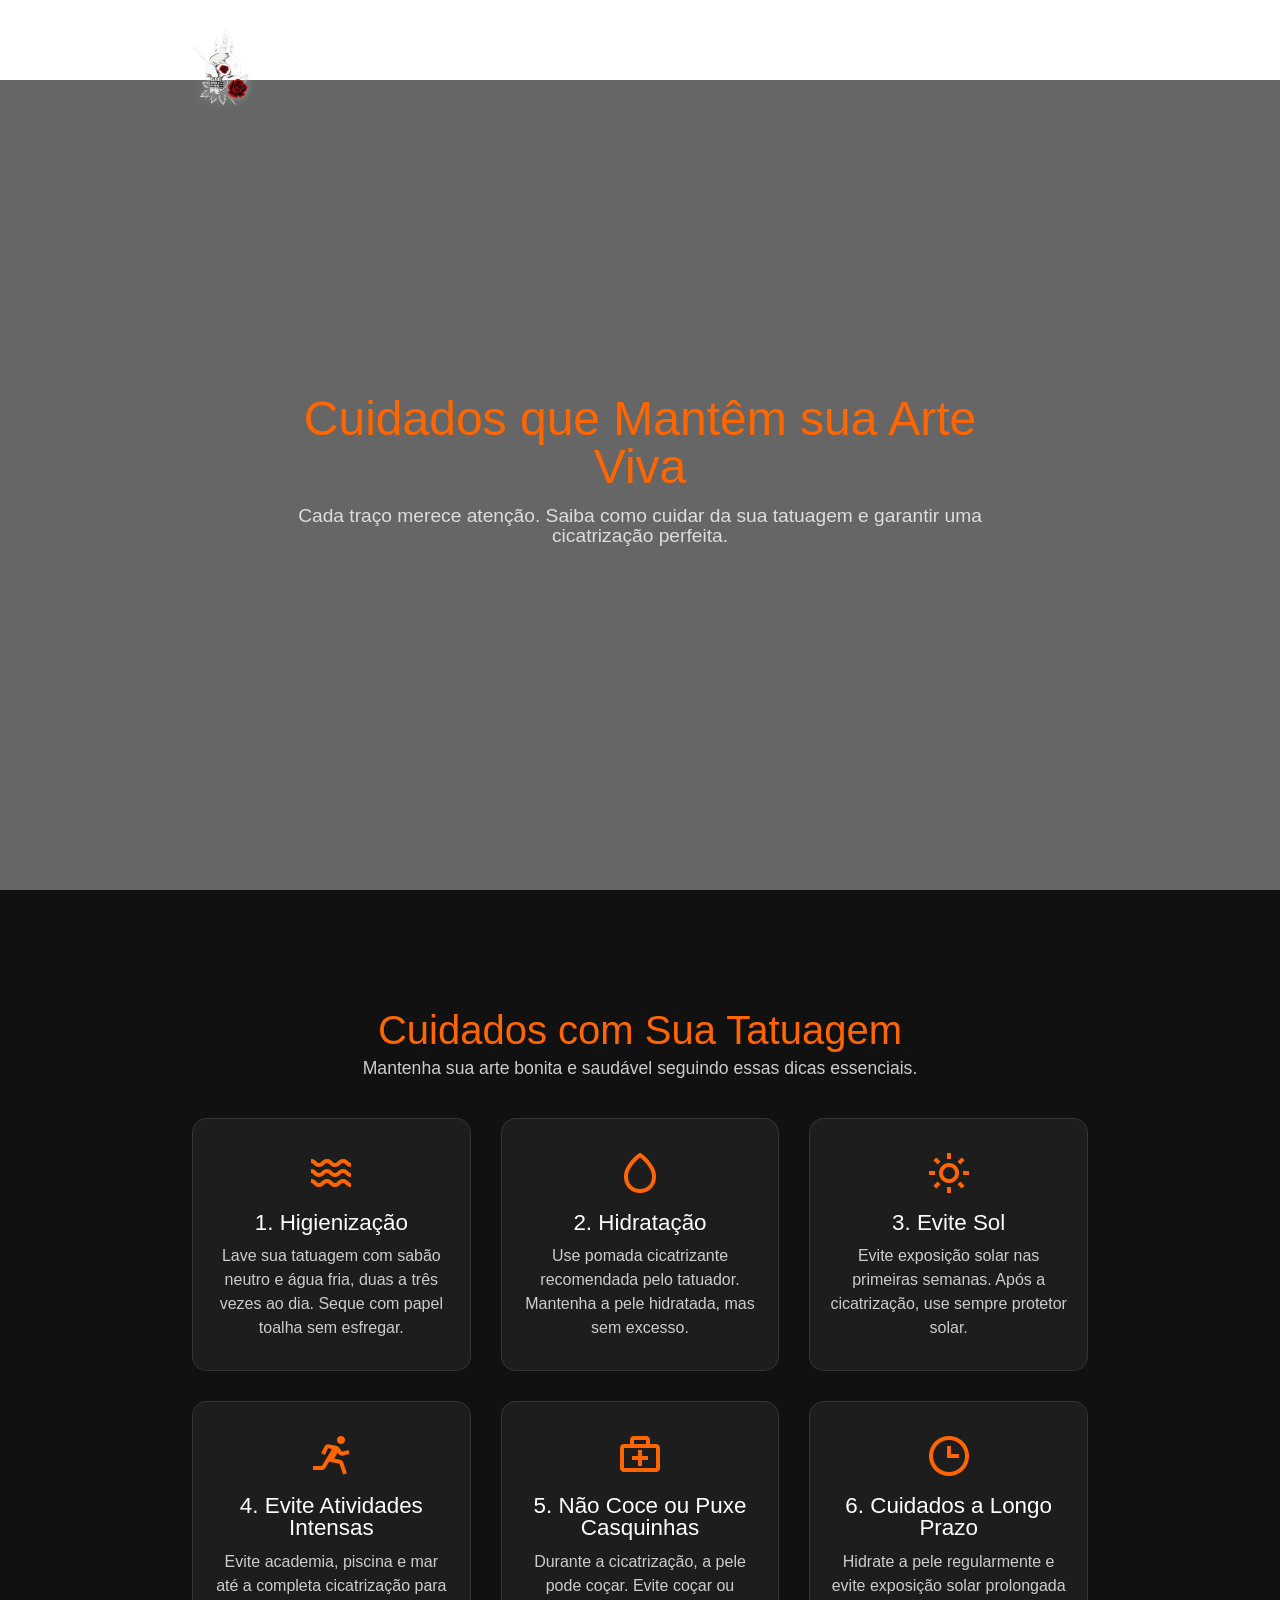
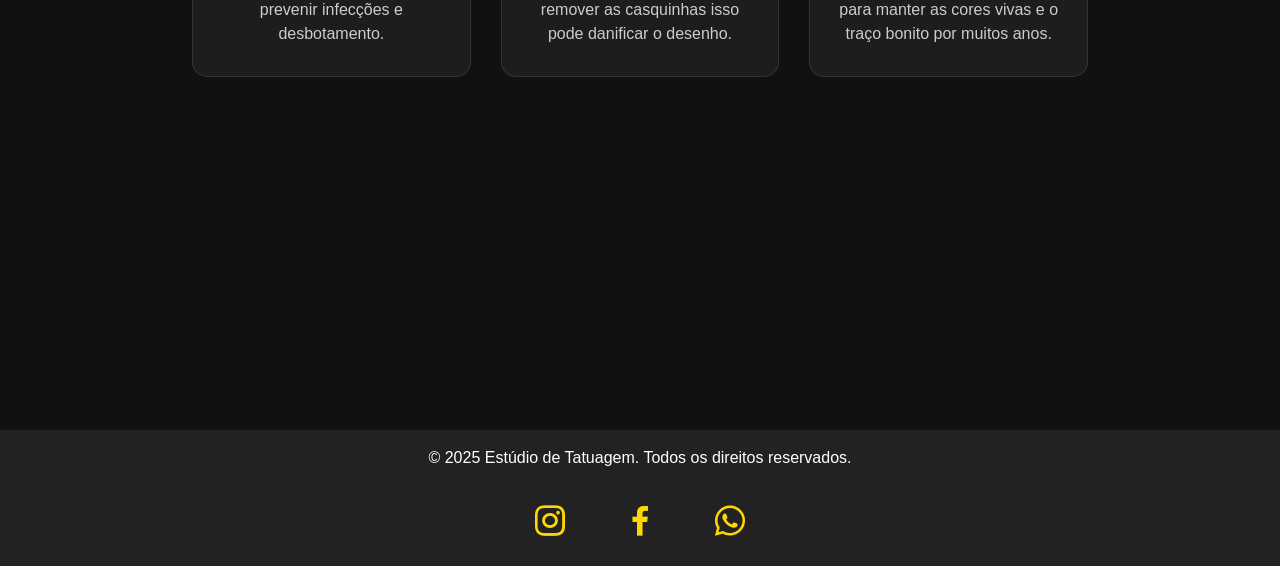
==== cuidados.html @ 67dd3b3c "novas pag responsivas" ====
<!DOCTYPE html>
<html lang="pt-br">

<head>
    <meta charset="UTF-8">
    <meta name="viewport" content="width=device-width, initial-scale=1.0">
    <title>Cuidados com a Tatuagem | Estúdio de Tatuagem</title>
    <link rel="stylesheet" href="css/reset.css">
    <link rel="stylesheet" href="css/style.css">
    <link rel="stylesheet" href="css/midia.css">
    <link href="https://unpkg.com/boxicons/css/boxicons.min.css" rel="stylesheet">
</head>

<body>
    <header>
        <nav class="navbar">
            <div class="logo">
                <img src="img/logo2.png" alt="Logo do Estúdio">
            </div>
            <div class="menu-toggle">
                <i class='bx bx-menu'></i>
            </div>

            <ul class="nav-links">
                <li><a href="index.html">Início</a></li>
                <li><a href="galeria.html">Galeria</a></li>
                <li><a href="sobre.html">Nosso Estúdio</a></li>
                <li><a href="#Cuidados" class="active">Cuidados</a></li>
            </ul>
        </nav>
    </header>

    <section class="banner-cuidados">
        <div class="banner-overlay">
            <div class="banner-content">
                <h1>Cuidados que Mantêm sua Arte Viva</h1>
                <p>Cada traço merece atenção. Saiba como cuidar da sua tatuagem e garantir uma cicatrização perfeita.
                </p>
            </div>
        </div>
    </section>

    <section class="cuidados-section">
        <div class="cuidados-header">
            <h1>Cuidados com Sua Tatuagem</h1>
            <p>Mantenha sua arte bonita e saudável seguindo essas dicas essenciais.</p>
        </div>

        <div class="cuidados-container">
            <div class="cuidados-card">
                <i class='bx bx-water bx-lg'></i>
                <h2>1. Higienização</h2>
                <p>Lave sua tatuagem com sabão neutro e água fria, duas a três vezes ao dia. Seque com papel toalha sem
                    esfregar.</p>
            </div>

            <div class="cuidados-card">
                <i class='bx bx-droplet bx-lg'></i>
                <h2>2. Hidratação</h2>
                <p>Use pomada cicatrizante recomendada pelo tatuador. Mantenha a pele hidratada, mas sem excesso.</p>
            </div>

            <div class="cuidados-card">
                <i class='bx bx-sun bx-lg'></i>
                <h2>3. Evite Sol</h2>
                <p>Evite exposição solar nas primeiras semanas. Após a cicatrização, use sempre protetor solar.</p>
            </div>

            <div class="cuidados-card">
                <i class='bx bx-run bx-lg'></i>
                <h2>4. Evite Atividades Intensas</h2>
                <p>Evite academia, piscina e mar até a completa cicatrização para prevenir infecções e desbotamento.</p>
            </div>

            <div class="cuidados-card">
                <i class='bx bx-first-aid bx-lg'></i>
                <h2>5. Não Coce ou Puxe Casquinhas</h2>
                <p>Durante a cicatrização, a pele pode coçar. Evite coçar ou remover as casquinhas isso pode danificar o
                    desenho.</p>
            </div>
            <div class="cuidados-card">
                <i class='bx bx-time bx-lg'></i>
                <h2>6. Cuidados a Longo Prazo</h2>
                <p>Hidrate a pele regularmente e evite exposição solar prolongada para manter as cores vivas e o traço
                    bonito por muitos anos.</p>
            </div>
        </div>
    </section>

    <footer>
        <div class="footer-content">
            <p>&copy; 2025 Estúdio de Tatuagem. Todos os direitos reservados.</p>
            <div class="social-links">
                <a href="#" class="bx bxl-instagram"></a>
                <a href="#" class="bx bxl-facebook"></a>
                <a href="#" class="bx bxl-whatsapp"></a>
            </div>
        </div>
    </footer>

    <script src="js/script.js"></script>
</body>

</html>
---- css/style.css ----
body {
    padding-top: 80px;
    font-family: Arial, sans-serif;
    color: white;
}

.navbar {
    display: flex;
    justify-content: space-around;
    align-items: center;
    position: fixed;
    top: 0;
    width: 100%;
    padding: 10px 2px;
    background-color: transparent;
    transition: background-color 0.4s ease;
    z-index: 999;
}

.navbar.scrolled {
    background-color: rgba(0, 0, 0, 0.85);
    box-shadow: 0 2px 8px rgba(0, 0, 0, 0.3);
}

.logo {
    display: flex;
    align-items: center;
}

.logo img {
    height: 120px;
    width: auto;
    display: block;
    filter: drop-shadow(0 0 4px rgba(255, 255, 255, 0.4));
}

.navbar .logo a {
    font-size: 1.8rem;
    color: #fff;
    text-decoration: none;
    font-weight: bold;
}

.menu-toggle {
    display: none;
    font-size: 2rem;
    color: white;
    cursor: pointer;
}

.nav-links {
    display: flex;
    list-style: none;
}

.nav-links li {
    margin-left: 20px;
}

.nav-links a {
    text-decoration: none;
    color: #fff;
    font-size: 1.5rem;
    transition: color 0.3s;
}

.nav-links a:hover {
    color: #ff6600;
}

/* #region video */
.video-section {
    margin-bottom: 10px;
    width: 100%;
    height: 100vh;
    overflow: hidden;
}

#background-video {
    position: absolute;
    top: 0;
    left: 0;
    width: 100%;
    height: 100%;
    object-fit: cover;
}

.video-overlay {
    position: absolute;
    top: 0;
    left: 0;
    right: 0;
    bottom: 0;
    background: rgba(0, 0, 0, 0.4);
    display: flex;
    justify-content: center;
    align-items: center;
}

.video-overlay h1 {
    font-size: 2rem;
    color: #fff;
    text-align: center;
    color: rgba(255, 255, 255, 0.3);
}

/* #endregion video */

/* #region info */
.servicos-section {
    max-width: 1200px;
    margin: 0 auto;
    padding: 4rem 1rem;
    background-color: #f9f9fb;
}

.servicos-titulo {
    font-size: 2.4rem;
    text-align: center;
    margin-bottom: 2.5rem;
    color: #1a1a1a;
}

.servicos-cards {
    display: flex;
    gap: 2rem;
    justify-content: center;
    flex-wrap: wrap;
}

.servico-card {
    flex: 1 1 300px;
    max-width: 340px;
    background-color: white;
    border-radius: 1rem;
    overflow: hidden;
    box-shadow: 0 4px 10px rgba(0, 0, 0, 0.08);
    display: flex;
    flex-direction: column;
    transition: transform 0.3s ease;
}

.servico-card:hover {
    transform: translateY(-5px);
}

.servico-card img {
    width: 100%;
    height: 240px;
    object-fit: cover;
}

.card-conteudo {
    padding: 1.5rem;
    flex-grow: 1;
    display: flex;
    flex-direction: column;
    justify-content: space-between;
}

.card-conteudo h3 {
    font-size: 1.3rem;
    margin-bottom: 0.5rem;
    color: #222;
}

.card-conteudo p {
    font-size: 0.95rem;
    color: #555;
    line-height: 1.5;
}

.card-conteudo button {
    margin-top: 1rem;
    background-color: #2b0046;
    /* roxo escuro */
    color: white;
    padding: 0.5rem 1rem;
    border-radius: 0.5rem;
    border: none;
    font-size: 0.9rem;
    cursor: pointer;
    transition: background-color 0.3s ease;
}

.card-conteudo button:hover {
    background-color: #006644;
    /* verde escuro */
}


/* #endregion info */

/* #region carossel */
.carousel-section {
    width: 100%;
    overflow: hidden;
    position: relative;
}

.carousel-section h2 {
    text-align: center;
    padding-bottom: 30px;
    font-size: 3rem;
    color: white;
    text-shadow: 2px 2px 4px rgba(0, 0, 0, 0.5);
}

.carousel-wrapper {
    width: calc(300px * 4 + 20px * 3);
    overflow: hidden;
    margin: auto;
    position: relative;
    display: flex;
    align-items: center;
}

.carousel-track {
    display: flex;
    transition: transform 0.5s ease;
    min-width: max-content;
}

.carousel-slide {
    width: 300px;
    height: 300px;
    margin-right: 20px;
    border-radius: 20px;
    overflow: hidden;
    box-shadow: 0 4px 20px rgba(0, 0, 0, 0.2);
}

.carousel-slide img {
    width: 100%;
    height: 100%;
    object-fit: cover;
}

.nav {
    background: transparent;
    border: none;
    font-size: 40px;
    cursor: pointer;
    color: #000;
    padding: 10px;
    z-index: 10;
}

.carousel-dots {
    text-align: center;
    margin-top: 20px;
}

.carousel-dots .dot {
    cursor: pointer;
    font-size: 20px;
    margin: 0 5px;
    color: #000;
}

/* #endregion carossel */

/* #region studio */
.studio-section {
    padding: 80px 5%;
    background: #fff;
}

.studio-content {
    display: flex;
    flex-wrap: wrap;
    align-items: center;
    gap: 40px;
    max-width: 1200px;
    margin: auto;
}

.studio-image img {
    width: 100%;
    max-width: 600px;
    height: auto;
    border-radius: 10px;
    object-fit: cover;
}

.studio-text {
    flex: 1;
    min-width: 300px;
}

.studio-text h2 {
    font-size: 2.5rem;
    margin-bottom: 20px;
    color: #111;
}

.studio-text p {
    font-size: 1.1rem;
    color: #444;
    line-height: 1.6;
    margin-bottom: 15px;
}

/* #endregion studio */

/*#region contato  */
.contato {
    font-family: 'Arial', sans-serif;
    color: white;
}

.parallax-bg {
    background-image: url('../img/parallax.jpg');
    height: 60vh;
    background-attachment: fixed;
    background-position: center;
    background-repeat: no-repeat;
    background-size: cover;
    position: relative;
}

.overlay {
    background-color: rgba(0, 0, 0, 0.7);
    width: 100%;
    height: 100%;
    display: flex;
    align-items: center;
    justify-content: center;
    text-align: center;
}

.conteudo {
    max-width: 700px;
    padding: 20px;
}

.conteudo h2 {
    font-size: 2.5em;
    margin-bottom: 10px;
    font-weight: 600;
}

.conteudo p {
    font-size: 1.1em;
    line-height: 1.6;
    margin-top: 10px;
    margin-bottom: 20px;
    color: #ddd;
}

form.form {
    display: flex;
    flex-direction: column;
    gap: 15px;
    margin-top: 30px;
    max-width: 400px;
    margin-left: auto;
    margin-right: auto;
}

form.form input,
form.form textarea {
    padding: 12px;
    border: none;
    border-radius: 10px;
    width: 90%;
    font-size: 1em;
}

form.form button {
    background-color: #107707;
    color: white;
    padding: 10px 20px;
    border: none;
    border-radius: 10px;
    font-size: 1em;
    cursor: pointer;
    transition: background-color 0.3s ease;
    width: 180px;
    margin: 0 auto;
}

form.form button:hover {
    background-color: black;
    color: #e63946;

    border-image-slice: 1;
    border-image-source: linear-gradient(to right, #FFD700, #e63946, #FF7F50);
    border-style: solid;

    transform: scale(1.05);
}

/*#endregion contato  */

/* #region footer */
footer {
    background-color: #222;
    padding: 20px 0;
    text-align: center;
    color: white;
}

.footer-content .social-links a {
    margin: 0 10px;
    color: white;
    text-decoration: none;
}

.footer-content .social-links a:hover {
    text-decoration: underline;
}

.social-links {
    display: flex;
    justify-content: center;
    gap: 20px;
    margin-top: 30px;
}

.social-links a {
    font-size: 40px !important;
    color: #FFD700 !important;
    display: inline-flex !important;
    align-items: center;
    justify-content: center;
    text-decoration: none !important;
    width: 50px;
    height: 50px;
    border-radius: 50%;
    transition: all 0.3s ease;
    position: relative;
}

.social-links a:hover {
    background: linear-gradient(45deg, #FFD700, #e63946, #FF7F50);
    background-clip: text;
    color: transparent !important;
    transform: scale(1.2);
    box-shadow:
        0 0 8px #FFD700,
        0 0 15px #e63946,
        0 0 20px #FF7F50;
}

/* #endregion footer */

/* #region pag contato */
.banner-cuidados {
  position: relative;
  height: 90vh;
  background: url('../img/banner-cuidados.jpg') center/cover no-repeat;
  display: flex;
  align-items: center;
  justify-content: center;
}

.banner-overlay {
  position: absolute;
  inset: 0;
  background: rgba(0, 0, 0, 0.6);
  display: flex;
  align-items: center;
  justify-content: center;
  text-align: center;
  color: #fff;
}

.banner-content {
  z-index: 2;
  max-width: 700px;
  padding: 20px;
}

.banner-content h1 {
  font-size: 3rem;
  color: #ff6600;
  margin-bottom: 15px;
}

.banner-content p {
  font-size: 1.2rem;
  color: #ddd;
  margin-bottom: 30px;
}

.cuidados-header h2 {
  font-size: 2.3rem;
  color: #ff6600;
  margin-bottom: 15px;
}

.cuidados-section {
    padding: 120px 15%;
    background-color: #111;
    color: #fff;
    text-align: center;
    min-height: 100vh;
}

.cuidados-header h1 {
    font-size: 2.5rem;
    color: #ff6600;
    margin-bottom: 10px;
}

.cuidados-header p {
    color: #ccc;
    font-size: 1.1rem;
    margin-bottom: 40px;
}

.cuidados-container {
    display: grid;
    grid-template-columns: repeat(auto-fit, minmax(250px, 1fr));
    gap: 30px;
}

.cuidados-card {
    background-color: rgba(255, 255, 255, 0.05);
    border: 1px solid rgba(255, 255, 255, 0.1);
    border-radius: 15px;
    padding: 30px 20px;
    transition: transform 0.3s, background-color 0.3s;
}

.cuidados-card:hover {
    transform: translateY(-8px);
    background-color: rgba(255, 255, 255, 0.1);
}

.cuidados-card i {
    color: #ff6600;
    margin-bottom: 15px;
}

.cuidados-card h2 {
    font-size: 1.4rem;
    margin-bottom: 10px;
}

.cuidados-card p {
    color: #ccc;
    font-size: 1rem;
    line-height: 1.5;
}

/* #endregion pag contato */

/* #region pag galeria */
.galeria-banner {
    background: url("../img/banner-galeria.jpg") center/cover no-repeat;
    height: 60vh;
    display: flex;
    align-items: center;
    justify-content: center;
    position: relative;
    margin-top: 80px; 
}

.galeria-banner::before {
    content: "";
    position: absolute;
    inset: 0;
    background: rgba(0, 0, 0, 0.65);
}

.galeria-banner .overlay {
    position: relative;
    text-align: center;
    z-index: 1;
}

.galeria-banner p {
    font-size: 1.2rem;
    color: #fff;
}

/* =================== PROFISSIONAIS =================== */
.galeria-section {
    padding: 60px 20px;
    text-align: center;
}

.galeria-section h2 {
    font-size: 2rem;
    color: #ff6600;
    margin: 50px 0 20px;
}

.profissionais {
    display: flex;
    flex-wrap: wrap;
    justify-content: center;
    gap: 30px;
}

.time {
    background: #111;
    border-radius: 15px;
    overflow: hidden;
    width: 280px;
    transition: all 0.3s ease;
    box-shadow: 0 4px 15px rgba(0, 0, 0, 0.4);
}

.time:hover {
    transform: translateY(-8px) scale(1.02);
}

.time img {
    width: 100%;
    height: 320px;
    object-fit: cover;
}

.time h3 {
    font-size: 1.3rem;
    color: #fff;
    margin-top: 10px;
}

.time p {
    color: #ccc;
    padding: 0 15px 20px;
    font-size: 0.95rem;
}
/* #endregion pag galeria */

/* #region sobre */
.sobre-banner {
  background: url("../img/banner-sobre.jpg") center/cover no-repeat;
  height: 60vh;
  display: flex;
  align-items: center;
  justify-content: center;
  position: relative;
}

.sobre-banner::before {
  content: "";
  position: absolute;
  inset: 0;
  background: rgba(0, 0, 0, 0.6);
}

.sobre-banner .overlay {
  position: relative;
  text-align: center;
  z-index: 1;
}

.sobre-banner h1 {
  font-size: 3rem;
  color: #ff6600;
  margin-bottom: 10px;
}

.sobre-banner p {
  font-size: 1.2rem;
  color: #fff;
}

/* SOBRE */
.sobre-section {
  padding: 100px 20px;
  max-width: 1200px;
  margin: 0 auto;
}

.sobre-container {
  display: flex;
  flex-wrap: wrap;
  align-items: center;
  gap: 60px;
}

.sobre-imagem img {
  width: 500px;
  max-width: 100%;
  border-radius: 20px;
  box-shadow: 0 6px 25px rgba(0, 0, 0, 0.5);
}

.sobre-texto {
  flex: 1;
  min-width: 300px;
}

.sobre-texto h2 {
  color: #ff6600;
  font-size: 2rem;
  margin-bottom: 20px;
}

.sobre-texto p {
  color: #ccc;
  line-height: 1.8;
  margin-bottom: 15px;
}

/* VALORES */
.valores {
  background-color: #111;
  text-align: center;
  padding: 80px 20px;
}

.valores h2 {
  color: #ff6600;
  font-size: 2rem;
  margin-bottom: 40px;
}

.valores-container {
  display: flex;
  flex-wrap: wrap;
  justify-content: center;
  gap: 40px;
}

.valor-card {
  background: #1a1a1a;
  border-radius: 15px;
  width: 280px;
  padding: 30px 20px;
  transition: transform 0.3s ease, box-shadow 0.3s ease;
}

.valor-card:hover {
  transform: translateY(-8px);
  box-shadow: 0 0 15px rgba(255, 102, 0, 0.4);
}

.valor-card i {
  color: #ff6600;
  margin-bottom: 15px;
}

.valor-card h3 {
  font-size: 1.3rem;
  margin-bottom: 10px;
}

.valor-card p {
  color: #ccc;
  font-size: 0.95rem;
}
/* #endregion sobre */
---- css/midia.css ----
/* ------------------------------  RESPONSIVIDADE GERAL --------------------------------*/

/* Telas até 1024px (tablets e notebooks menores) */
@media (max-width: 1024px) {

    /* Navbar */
    .nav-links {
        gap: 20px;
    }

    .servicos-cards {
        flex-wrap: wrap;
        justify-content: center;
    }

    .servico-card {
        width: 45%;
        margin-bottom: 20px;
    }

    .studio-content {
        flex-direction: column;
        text-align: center;
    }

    .studio-image img {
        width: 90%;
        margin-bottom: 20px;
    }

    .studio-text {
        padding: 0 20px;
    }

    .form {
        width: 80%;
        margin: 0 auto;
    }
}

/* Telas até 768px (tablets pequenos e celulares grandes) */
@media (max-width: 768px) {

    .logo img {
        height: 155px;
    }

    .navbar {
        flex-direction: column;
        align-items: center;
    }

    .menu-toggle {
        display: block;
    }

    .nav-links {
        display: none;
        flex-direction: column;
        text-align: center;
        width: 100%;
        background-color: #111;
    }

    .nav-links.active {
        display: flex;
    }

    .nav-links li {
        margin: 10px 0;
    }

    .video-overlay h1 {
        font-size: 1.8rem;
        padding: 0 15px;
    }

    .servicos-cards {
        flex-direction: column;
        align-items: center;
    }

    .servico-card {
        width: 90%;
    }

    .carousel-slide img {
        width: 100%;
        height: auto;
    }

    .studio-content {
        flex-direction: column;
        text-align: center;
    }

    .studio-image img {
        width: 100%;
    }

    .studio-text {
        padding: 0 15px;
    }

    .form {
        width: 90%;
    }

    .form input,
    .form textarea {
        font-size: 1rem;
    }

    .footer-content {
        flex-direction: column;
        text-align: center;
        gap: 10px;
    }

    /* pag galeria */
    .galeria-banner h1 {
        font-size: 2.2rem;
    }

    .time img {
        height: 250px;
    }

    .tattoo-item img {
        height: 250px;
    }

    /* pag nosso estudio */
    .sobre-container {
        flex-direction: column;
        text-align: center;
    }

    .sobre-imagem img {
        width: 90%;
    }
}

/* Telas até 480px (celulares pequenos) */
@media (max-width: 480px) {

    .logo i {
        font-size: 2rem;
    }

    .video-overlay h1 {
        font-size: 1.5rem;
    }

    .servicos-titulo {
        font-size: 1.5rem;
    }

    .card-conteudo {
        padding: 4px;
    }

    .servico-card img {
        height: 220px;
    }

    .servico-card {
        width: 95%;
    }

    .servico-card h3 {
        font-size: 1rem;
    }

    .servico-card p {
        font-size: 0.95rem;
    }

    .servico-card button {
        width: 100%;
        font-size: 1rem;
    }

    .studio-text h2 {
        font-size: 1.4rem;
    }

    .studio-text p {
        font-size: 1rem;
    }

    .conteudo {
        padding: 7px;
    }

    .conteudo h2 {
        font-size: 2em;
    }

    .conteudo p {
        font-size: 1em;
    }

    .form {
        width: 70%;
    }

    .form input,
    .form textarea {
        width: 100%;
        font-size: 1rem;
    }

    footer p {
        font-size: 0.9rem;
    }

    .social-links a {
        font-size: 1.5rem;
    }
}
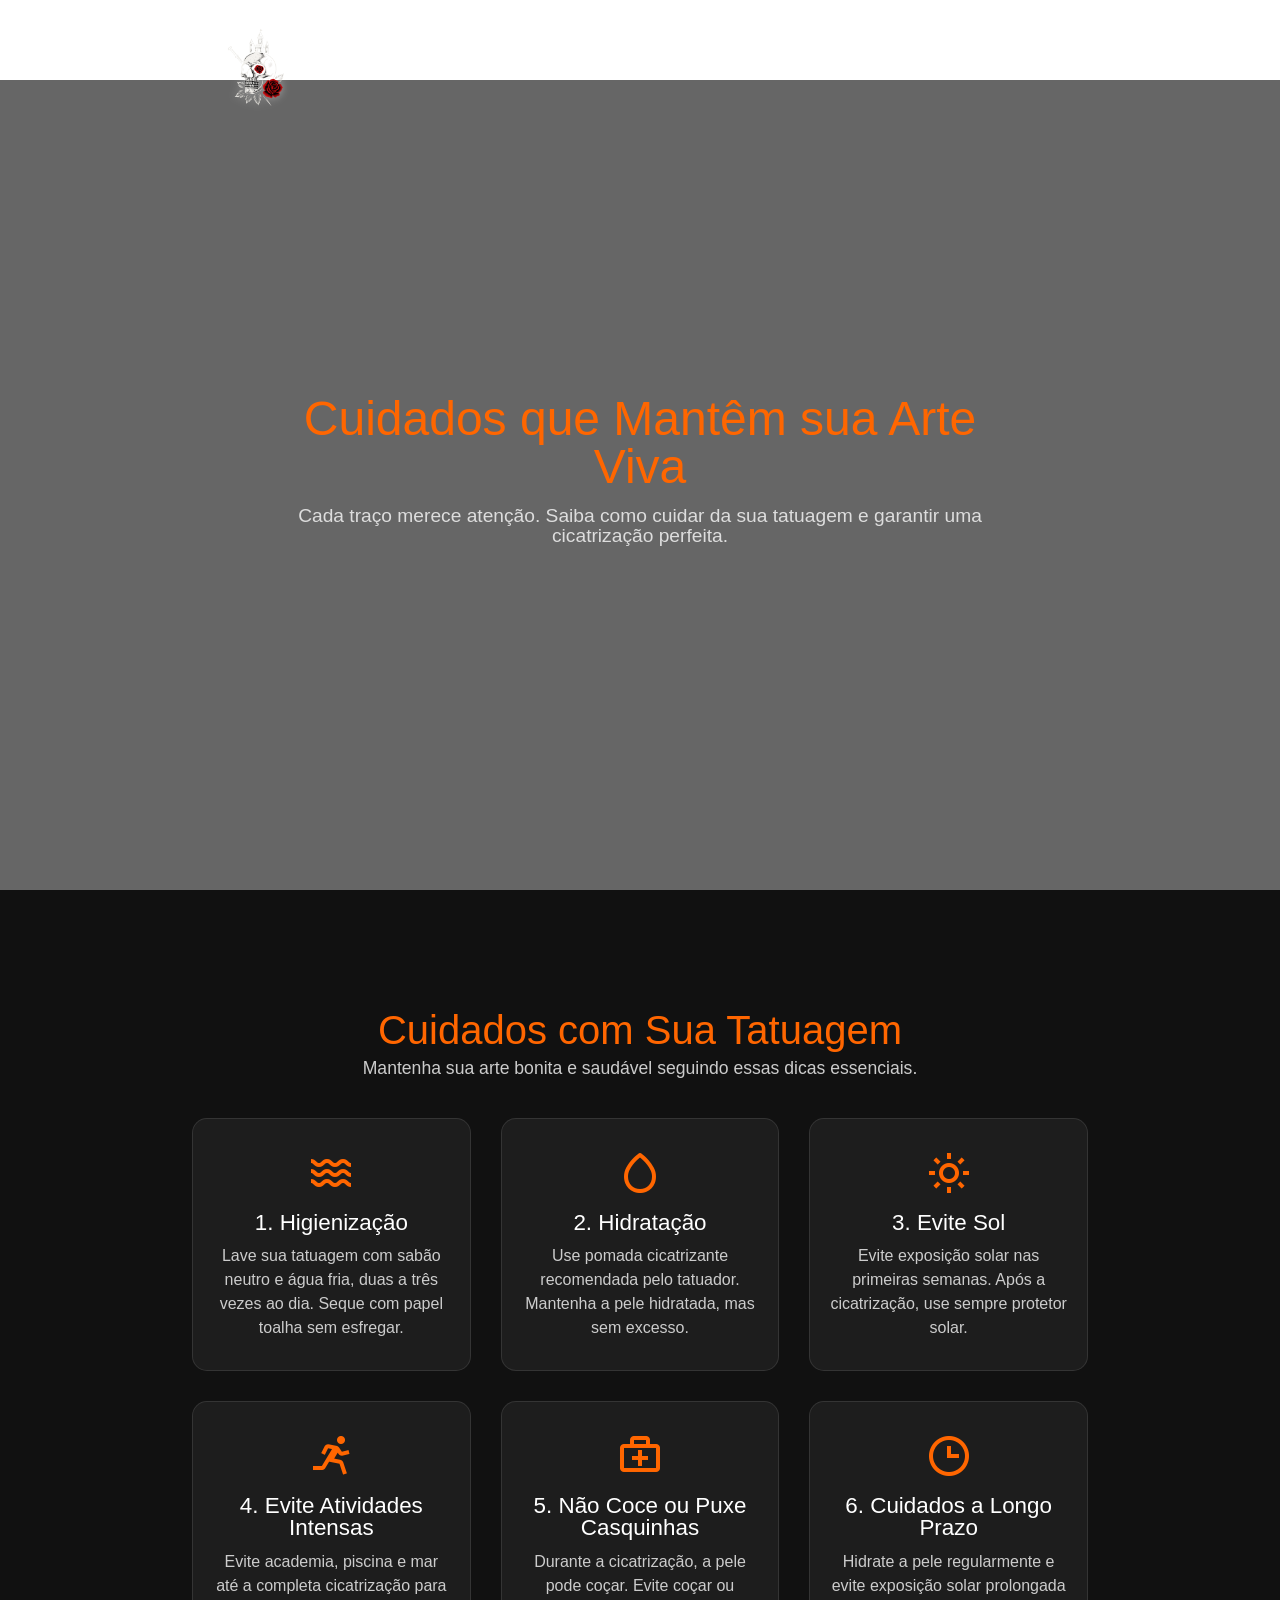
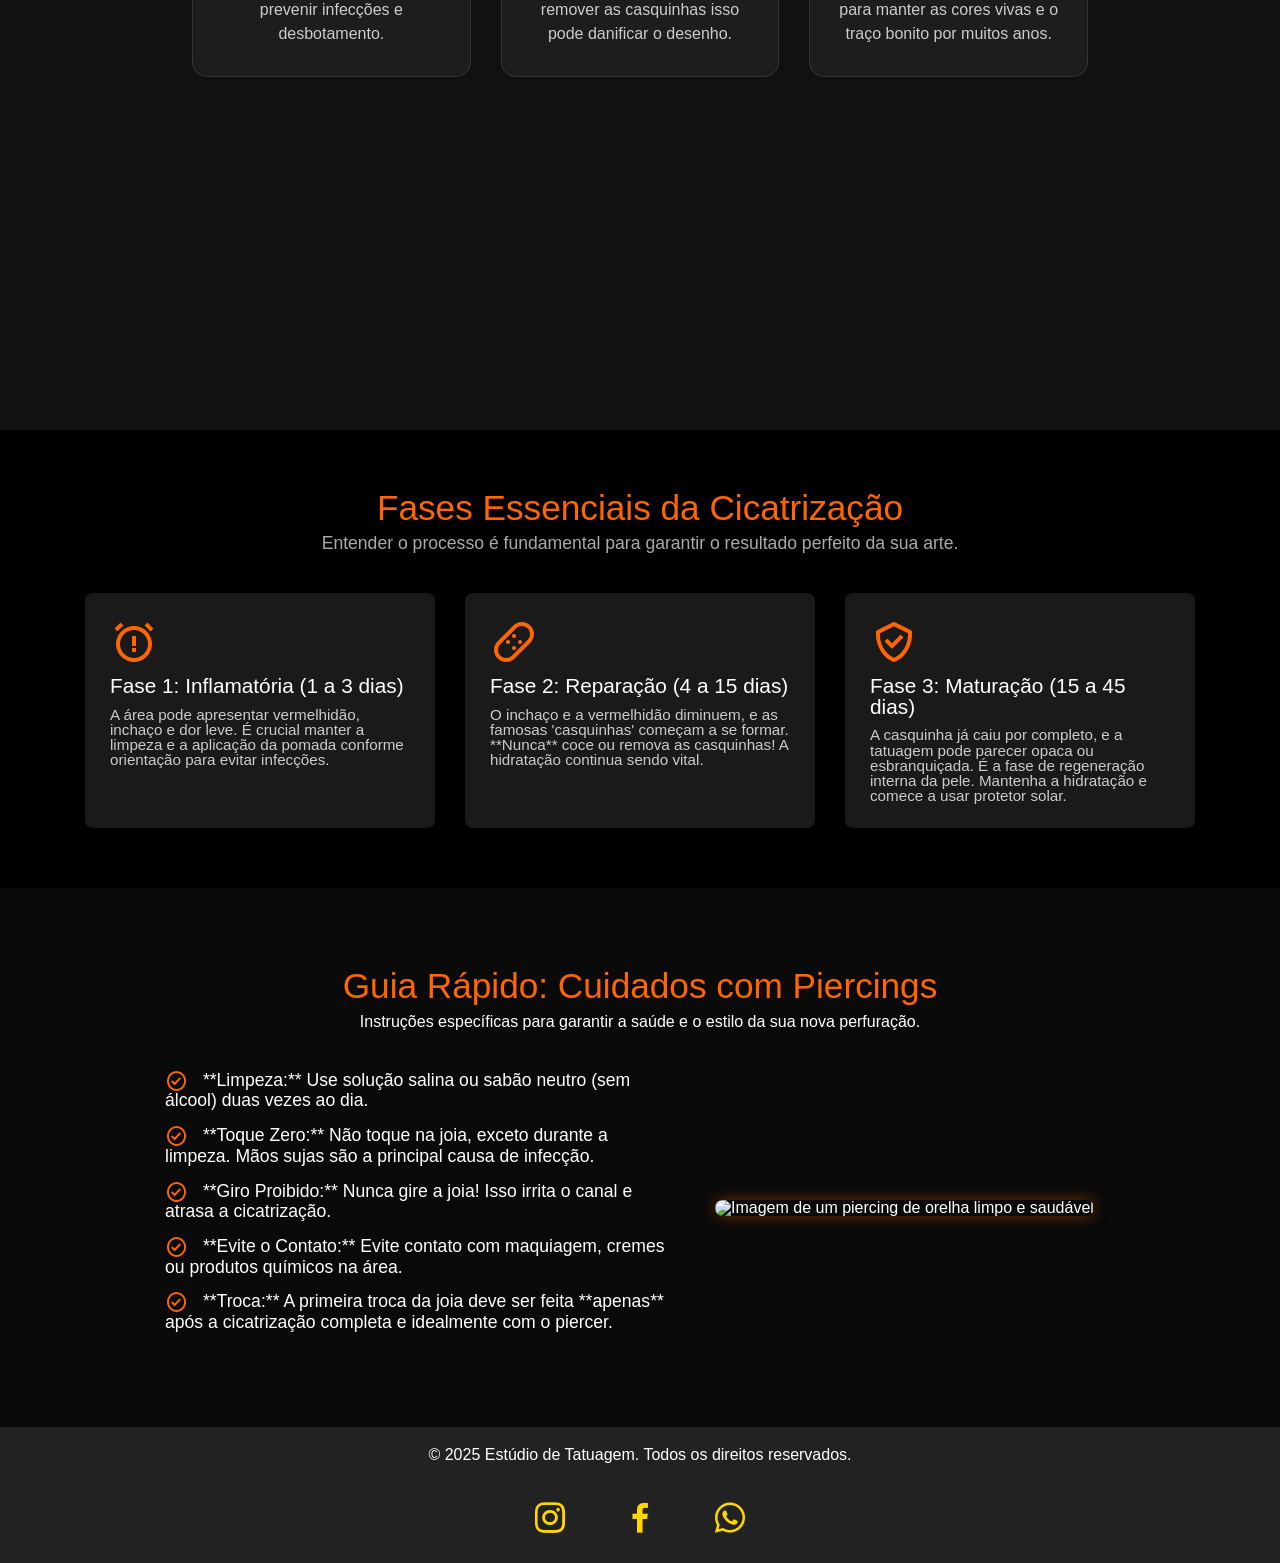
==== commit a36f57a8: "add foto" ====
--- a/cuidados.html
+++ b/cuidados.html
@@ -23,9 +23,8 @@
 
             <ul class="nav-links">
                 <li><a href="index.html">Início</a></li>
-                <li><a href="galeria.html">Galeria</a></li>
-                <li><a href="sobre.html">Nosso Estúdio</a></li>
-                <li><a href="#Cuidados" class="active">Cuidados</a></li>
+                <li><a href="sobre.html">Sobre Nós</a></li>
+                <li><a href="cuidados.html">Cuidados</a></li>
             </ul>
         </nav>
     </header>
@@ -87,6 +86,59 @@
         </div>
     </section>
 
+    <section class="fases-cicatrizacao">
+        <h2>Fases Essenciais da Cicatrização</h2>
+        <p class="subtitulo-fase">Entender o processo é fundamental para garantir o resultado perfeito da sua arte.</p>
+
+        <div class="fase-container">
+            <div class="fase-card">
+                <i class='bx bx-alarm-exclamation bx-lg'></i>
+                <h3>Fase 1: Inflamatória (1 a 3 dias)</h3>
+                <p>A área pode apresentar vermelhidão, inchaço e dor leve. É crucial manter a limpeza e a aplicação da
+                    pomada conforme orientação para evitar infecções.</p>
+            </div>
+
+            <div class="fase-card">
+                <i class='bx bx-band-aid bx-lg'></i>
+                <h3>Fase 2: Reparação (4 a 15 dias)</h3>
+                <p>O inchaço e a vermelhidão diminuem, e as famosas 'casquinhas' começam a se formar. **Nunca** coce ou
+                    remova as casquinhas! A hidratação continua sendo vital.</p>
+            </div>
+
+            <div class="fase-card">
+                <i class='bx bx-check-shield bx-lg'></i>
+                <h3>Fase 3: Maturação (15 a 45 dias)</h3>
+                <p>A casquinha já caiu por completo, e a tatuagem pode parecer opaca ou esbranquiçada. É a fase de
+                    regeneração interna da pele. Mantenha a hidratação e comece a usar protetor solar.</p>
+            </div>
+        </div>
+    </section>
+
+    <section class="piercing-cuidados">
+        <h2>Guia Rápido: Cuidados com Piercings</h2>
+        <p class="subtitulo-fase">Instruções específicas para garantir a saúde e o estilo da sua nova perfuração.</p>
+
+        <div class="piercing-container">
+            <div class="piercing-topicos">
+                <ul>
+                    <li><i class='bx bx-check-circle'></i> **Limpeza:** Use solução salina ou sabão neutro (sem álcool)
+                        duas vezes ao dia.</li>
+                    <li><i class='bx bx-check-circle'></i> **Toque Zero:** Não toque na joia, exceto durante a limpeza.
+                        Mãos sujas são a principal causa de infecção.</li>
+                    <li><i class='bx bx-check-circle'></i> **Giro Proibido:** Nunca gire a joia! Isso irrita o canal e
+                        atrasa a cicatrização.</li>
+                    <li><i class='bx bx-check-circle'></i> **Evite o Contato:** Evite contato com maquiagem, cremes ou
+                        produtos químicos na área.</li>
+                    <li><i class='bx bx-check-circle'></i> **Troca:** A primeira troca da joia deve ser feita **apenas**
+                        após a cicatrização completa e idealmente com o piercer.</li>
+                </ul>
+            </div>
+            <div class="piercing-imagem">
+                <img src="img/piercing-clean.jpg" alt="Imagem de um piercing de orelha limpo e saudável">
+            </div>
+        </div>
+    </section>
+
     <footer>
         <div class="footer-content">
             <p>&copy; 2025 Estúdio de Tatuagem. Todos os direitos reservados.</p>
--- a/css/style.css
+++ b/css/style.css
@@ -18,7 +18,7 @@
 }
 
 .navbar.scrolled {
-    background-color: rgba(0, 0, 0, 0.85);
+    background-color: #000;
     box-shadow: 0 2px 8px rgba(0, 0, 0, 0.3);
 }
 
@@ -445,7 +445,7 @@
 
 /* #endregion footer */
 
-/* #region pag contato */
+/* #region pag cuidados */
 .banner-cuidados {
   position: relative;
   height: 90vh;
@@ -544,36 +544,200 @@
     font-size: 1rem;
     line-height: 1.5;
 }
-
-/* #endregion pag contato */
-
-/* #region pag galeria */
-.galeria-banner {
-    background: url("../img/banner-galeria.jpg") center/cover no-repeat;
-    height: 60vh;
+/* --- ESTILO PARA AS NOVAS SEÇÕES (Adicione ao final do seu css/midia.css) --- */
+
+/* Seção Fases da Cicatrização */
+.fases-cicatrizacao {
+    background-color: #000000; /* Preto sólido */
+    padding: 60px 5%;
+    text-align: center;
+    color: #ffffff;
+}
+
+.fases-cicatrizacao h2 {
+    font-size: 2.2em;
+    color: #ff6600;
+    margin-bottom: 10px;
+}
+
+.fases-cicatrizacao .subtitulo-fase {
+    font-size: 1.1em;
+    color: #aaaaaa;
+    margin-bottom: 40px;
+}
+
+.fase-container {
+    display: flex;
+    justify-content: center;
+    gap: 30px;
+    flex-wrap: wrap;
+    max-width: 1200px;
+    margin: 0 auto;
+}
+
+.fase-card {
+    width: 300px;
+    padding: 25px;
+    background-color: #1a1a1a;
+    border-radius: 8px;
+    text-align: left;
+    transition: box-shadow 0.3s ease;
+}
+
+.fase-card:hover {
+    box-shadow: 0 0 10px #ff6600;
+}
+
+.fase-card i {
+    color: #ff6600;
+    margin-bottom: 10px;
+}
+
+.fase-card h3 {
+    font-size: 1.3em;
+    color: #ffffff;
+    margin-bottom: 10px;
+}
+
+.fase-card p {
+    font-size: 0.95em;
+    color: #cccccc;
+}
+
+/* Seção Cuidados com Piercings */
+.piercing-cuidados {
+    background-color: #0a0a0a;
+    padding: 80px 5%;
+    color: #ffffff;
+    text-align: center;
+}
+
+.piercing-cuidados h2 {
+    font-size: 2.2em;
+    color: #ff6600;
+    margin-bottom: 10px;
+}
+
+.piercing-container {
     display: flex;
     align-items: center;
     justify-content: center;
+    gap: 50px;
+    max-width: 1200px;
+    margin: 40px auto 0;
+    text-align: left;
+    flex-wrap: wrap;
+}
+
+.piercing-topicos {
+    flex: 1;
+    min-width: 300px;
+    max-width: 500px;
+}
+
+.piercing-topicos ul {
+    list-style: none;
+    padding: 0;
+}
+
+.piercing-topicos ul li {
+    font-size: 1.1em;
+    margin-bottom: 15px;
+    color: #ffffff;
+}
+
+.piercing-topicos ul li i {
+    color: #ff6600;
+    margin-right: 10px;
+    font-size: 1.3em;
+    vertical-align: middle;
+}
+
+.piercing-imagem {
+    flex: 1;
+    min-width: 300px;
+    max-width: 400px;
+}
+
+.piercing-imagem img {
+    width: 100%;
+    height: auto;
+    border-radius: 8px;
+    box-shadow: 0 0 15px rgba(255, 102, 0, 0.4);
+}
+/* #endregion pag cuidados */
+
+/* #region sobre */
+.sobre-banner {
+    background-image: url('../img/banner-sobre.jpg'); 
+    background-size: cover;
+    background-position: center center; 
+    height: 60vh; 
+    width: 100%; 
+    display: flex; 
+    align-items: center; 
+    justify-content: center;
+    color: #ffffff;
     position: relative;
-    margin-top: 80px; 
-}
-
-.galeria-banner::before {
-    content: "";
+    margin-top: -90px; 
+}
+
+.sobre-banner .overlay {
+    background: rgba(0, 0, 0, 0.4); 
     position: absolute;
-    inset: 0;
-    background: rgba(0, 0, 0, 0.65);
-}
-
-.galeria-banner .overlay {
-    position: relative;
-    text-align: center;
-    z-index: 1;
-}
-
-.galeria-banner p {
-    font-size: 1.2rem;
-    color: #fff;
+    top: 0;
+    left: 0;
+    width: 100%;
+    height: 100%;
+}
+
+.sobre-banner h1 {
+  font-size: 3rem;
+  color: #ff6600;
+  margin-bottom: 10px;
+}
+
+.sobre-banner p {
+  font-size: 1.2rem;
+  color: #fff;
+}
+
+/* SOBRE */
+.sobre-section {
+  padding: 100px 20px;
+  max-width: 1200px;
+  margin: 0 auto;
+}
+
+.sobre-container {
+  display: flex;
+  flex-wrap: wrap;
+  align-items: center;
+  gap: 60px;
+}
+
+.sobre-imagem img {
+  width: 500px;
+  max-width: 100%;
+  border-radius: 20px;
+  box-shadow: 0 6px 25px rgba(0, 0, 0, 0.5);
+}
+
+.sobre-texto {
+  flex: 1;
+  min-width: 300px;
+}
+
+.sobre-texto h2 {
+  color: #ff6600;
+  font-size: 2rem;
+  margin-bottom: 20px;
+}
+
+.sobre-texto p {
+  color: #000000;
+  line-height: 1.8;
+  margin-bottom: 15px;
 }
 
 /* =================== PROFISSIONAIS =================== */
@@ -625,79 +789,6 @@
     padding: 0 15px 20px;
     font-size: 0.95rem;
 }
-/* #endregion pag galeria */
-
-/* #region sobre */
-.sobre-banner {
-  background: url("../img/banner-sobre.jpg") center/cover no-repeat;
-  height: 60vh;
-  display: flex;
-  align-items: center;
-  justify-content: center;
-  position: relative;
-}
-
-.sobre-banner::before {
-  content: "";
-  position: absolute;
-  inset: 0;
-  background: rgba(0, 0, 0, 0.6);
-}
-
-.sobre-banner .overlay {
-  position: relative;
-  text-align: center;
-  z-index: 1;
-}
-
-.sobre-banner h1 {
-  font-size: 3rem;
-  color: #ff6600;
-  margin-bottom: 10px;
-}
-
-.sobre-banner p {
-  font-size: 1.2rem;
-  color: #fff;
-}
-
-/* SOBRE */
-.sobre-section {
-  padding: 100px 20px;
-  max-width: 1200px;
-  margin: 0 auto;
-}
-
-.sobre-container {
-  display: flex;
-  flex-wrap: wrap;
-  align-items: center;
-  gap: 60px;
-}
-
-.sobre-imagem img {
-  width: 500px;
-  max-width: 100%;
-  border-radius: 20px;
-  box-shadow: 0 6px 25px rgba(0, 0, 0, 0.5);
-}
-
-.sobre-texto {
-  flex: 1;
-  min-width: 300px;
-}
-
-.sobre-texto h2 {
-  color: #ff6600;
-  font-size: 2rem;
-  margin-bottom: 20px;
-}
-
-.sobre-texto p {
-  color: #ccc;
-  line-height: 1.8;
-  margin-bottom: 15px;
-}
 
 /* VALORES */
 .valores {
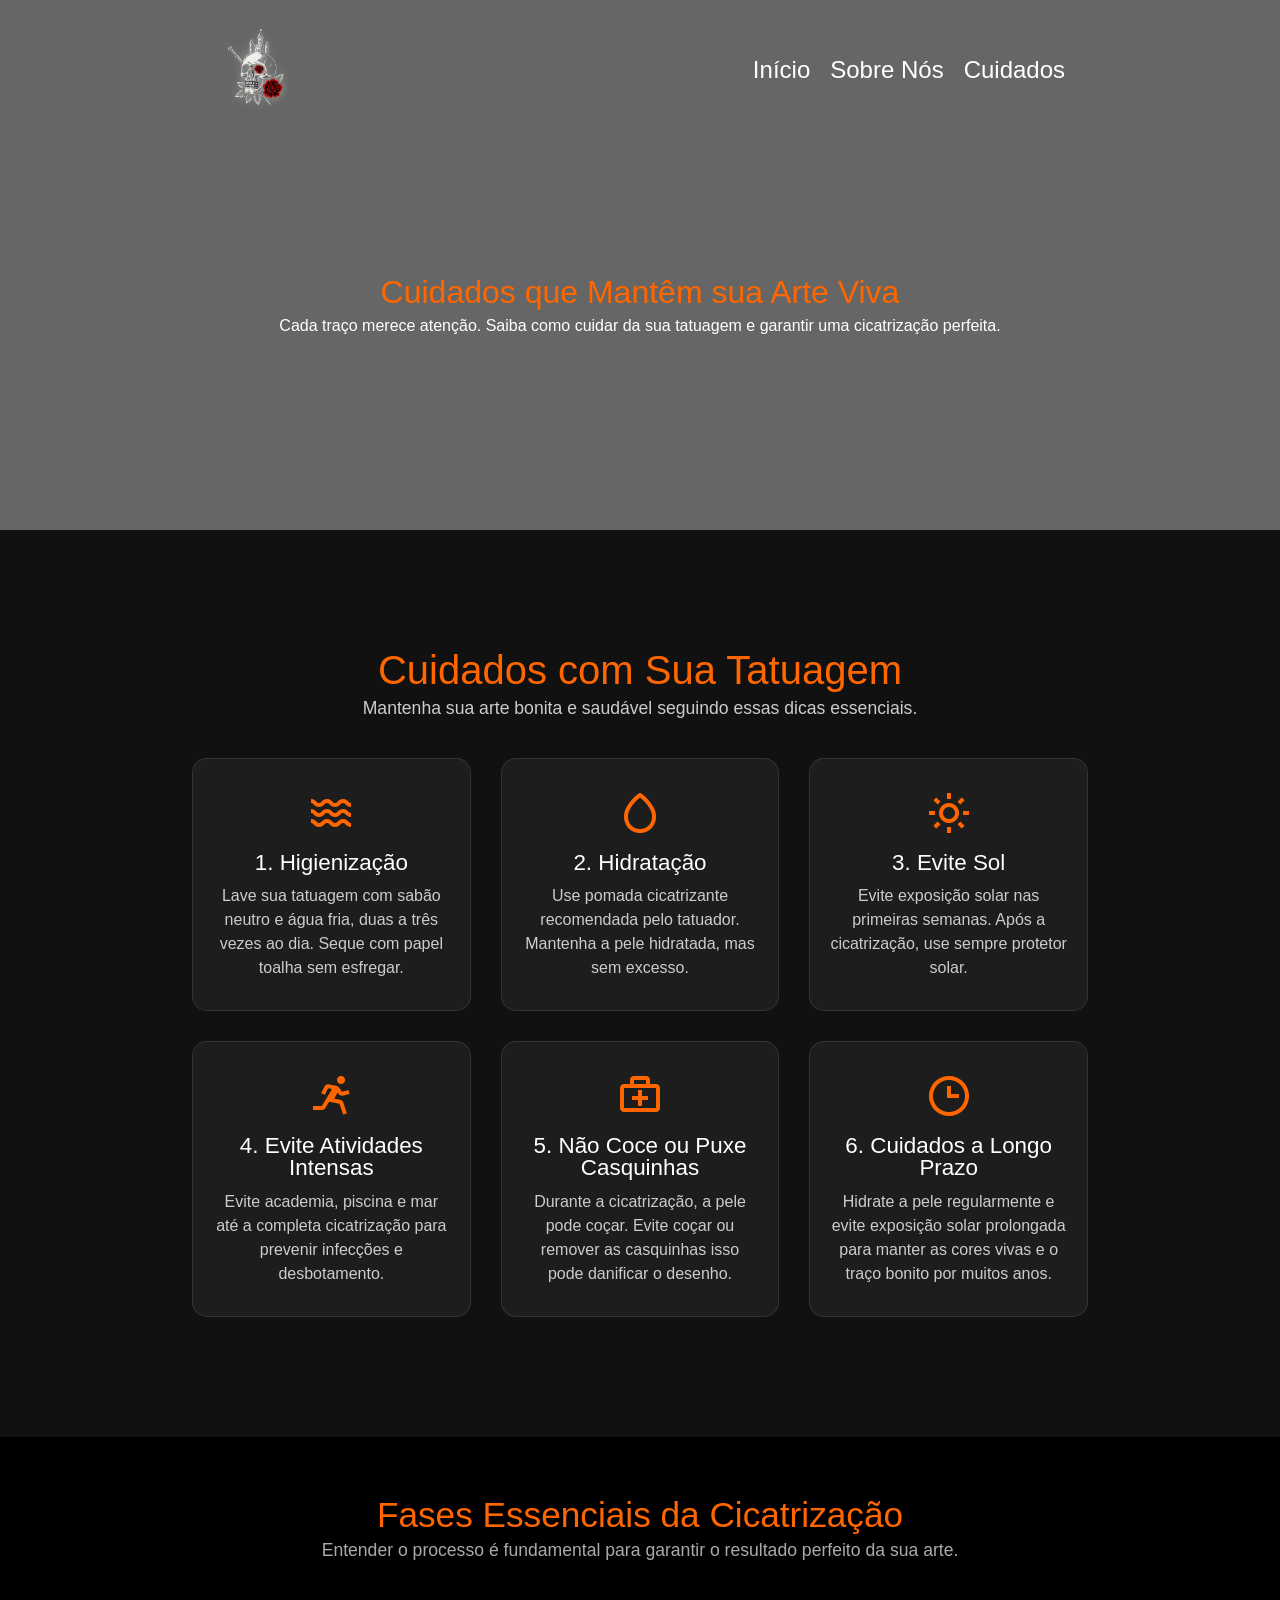
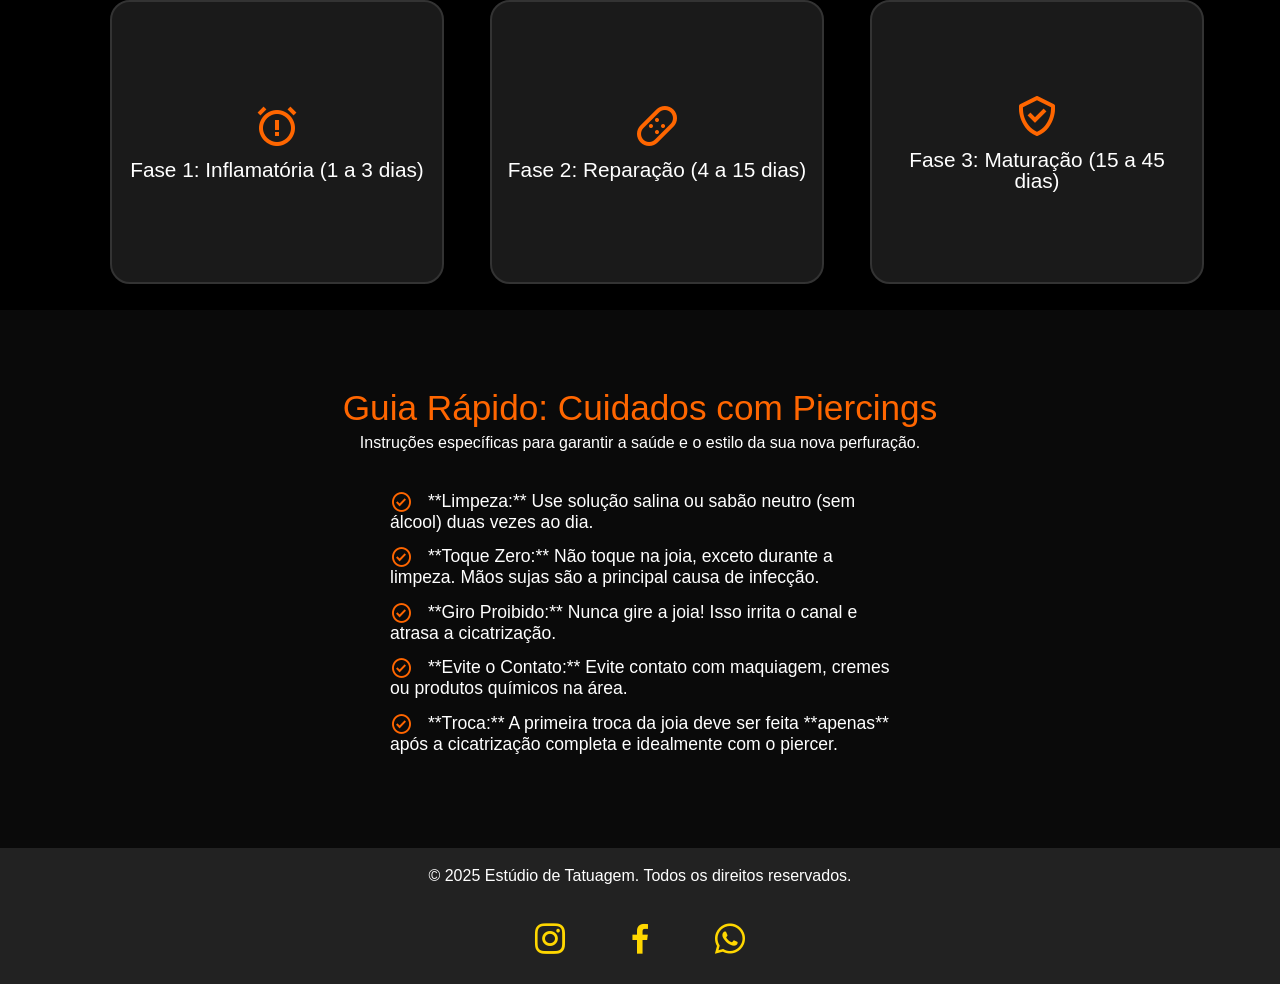
==== commit 2eb0138f: "alterações nas pag" ====
--- a/cuidados.html
+++ b/cuidados.html
@@ -30,9 +30,13 @@
     </header>
 
     <section class="banner-cuidados">
-        <div class="banner-overlay">
-            <div class="banner-content">
-                <h1>Cuidados que Mantêm sua Arte Viva</h1>
+        <video autoplay loop muted playsinline class="video-fundo">
+            <source src="video/cuidados.mp4" type="video/mp4">
+        </video>
+
+        <div class="cuidados">
+            <div class="arte">
+                <h2>Cuidados que Mantêm sua Arte Viva</h2>
                 <p>Cada traço merece atenção. Saiba como cuidar da sua tatuagem e garantir uma cicatrização perfeita.
                 </p>
             </div>
@@ -92,24 +96,45 @@
 
         <div class="fase-container">
             <div class="fase-card">
-                <i class='bx bx-alarm-exclamation bx-lg'></i>
-                <h3>Fase 1: Inflamatória (1 a 3 dias)</h3>
-                <p>A área pode apresentar vermelhidão, inchaço e dor leve. É crucial manter a limpeza e a aplicação da
-                    pomada conforme orientação para evitar infecções.</p>
+                <div class="fase-inner">
+                    <div class="frente">
+                        <i class='bx bx-alarm-exclamation bx-lg'></i>
+                        <h3>Fase 1: Inflamatória (1 a 3 dias)</h3>
+                    </div>
+                    <div class="verso">
+                        <p>A área pode apresentar vermelhidão, inchaço e dor leve. É crucial manter a limpeza e a
+                            aplicação da
+                            pomada conforme orientação para evitar infecções.</p>
+                    </div>
+                </div>
             </div>
 
             <div class="fase-card">
-                <i class='bx bx-band-aid bx-lg'></i>
-                <h3>Fase 2: Reparação (4 a 15 dias)</h3>
-                <p>O inchaço e a vermelhidão diminuem, e as famosas 'casquinhas' começam a se formar. **Nunca** coce ou
-                    remova as casquinhas! A hidratação continua sendo vital.</p>
+                <div class="fase-inner">
+                    <div class="frente">
+                        <i class='bx bx-band-aid bx-lg'></i>
+                        <h3>Fase 2: Reparação (4 a 15 dias)</h3>
+                    </div>
+                    <div class="verso">
+                        <p>O inchaço e a vermelhidão diminuem, e as famosas 'casquinhas' começam a se formar. **Nunca**
+                            coce ou
+                            remova as casquinhas! A hidratação continua sendo vital.</p>
+                    </div>
+                </div>
             </div>
 
             <div class="fase-card">
-                <i class='bx bx-check-shield bx-lg'></i>
-                <h3>Fase 3: Maturação (15 a 45 dias)</h3>
-                <p>A casquinha já caiu por completo, e a tatuagem pode parecer opaca ou esbranquiçada. É a fase de
-                    regeneração interna da pele. Mantenha a hidratação e comece a usar protetor solar.</p>
+                <div class="fase-inner">
+                    <div class="frente">
+                        <i class='bx bx-check-shield bx-lg'></i>
+                        <h3>Fase 3: Maturação (15 a 45 dias)</h3>
+                    </div>
+                    <div class="verso">
+                        <p>A casquinha já caiu por completo, e a tatuagem pode parecer opaca ou esbranquiçada. É a fase
+                            de
+                            regeneração interna da pele. Mantenha a hidratação e comece a usar protetor solar.</p>
+                    </div>
+                </div>
             </div>
         </div>
     </section>
@@ -133,9 +158,6 @@
                         após a cicatrização completa e idealmente com o piercer.</li>
                 </ul>
             </div>
-            <div class="piercing-imagem">
-                <img src="img/piercing-clean.jpg" alt="Imagem de um piercing de orelha limpo e saudável">
-            </div>
         </div>
     </section>
 
--- a/css/style.css
+++ b/css/style.css
@@ -447,47 +447,59 @@
 
 /* #region pag cuidados */
 .banner-cuidados {
-  position: relative;
-  height: 90vh;
-  background: url('../img/banner-cuidados.jpg') center/cover no-repeat;
-  display: flex;
-  align-items: center;
-  justify-content: center;
-}
-
-.banner-overlay {
-  position: absolute;
-  inset: 0;
-  background: rgba(0, 0, 0, 0.6);
-  display: flex;
-  align-items: center;
-  justify-content: center;
-  text-align: center;
-  color: #fff;
-}
-
-.banner-content {
-  z-index: 2;
-  max-width: 700px;
-  padding: 20px;
-}
-
-.banner-content h1 {
-  font-size: 3rem;
-  color: #ff6600;
-  margin-bottom: 15px;
-}
-
-.banner-content p {
-  font-size: 1.2rem;
-  color: #ddd;
-  margin-bottom: 30px;
+    position: relative;
+    width: 100%;
+    height: 60vh;
+    overflow: hidden;
+    margin-top: -90px;
+}
+
+.video-fundo {
+    position: absolute;
+    top: 50%;
+    left: 50%;
+    min-width: 100%;
+    min-height: 100%;
+    transform: translate(-50%, -50%);
+    object-fit: cover;
+    z-index: 1;
+}
+
+.cuidados {
+    position: absolute;
+    top: 0;
+    left: 0;
+    width: 100%;
+    height: 100%;
+    background: rgba(0, 0, 0, 0.6);
+    z-index: 2;
+    display: flex;
+    align-items: center;
+    justify-content: center;
+    text-align: center;
+}
+
+.cuidados .arte {
+    max-width: 800px;
+    padding-top: 90px;
+}
+
+.cuidados .arte h2 {
+    font-size: 2em;
+    color: #ff6600;
+    margin-bottom: 10px;
+}
+
+.cuidados .arte p {
+    font-size: 1em;
+    color: #ffffff;
+    font-weight: 300;
 }
 
 .cuidados-header h2 {
-  font-size: 2.3rem;
-  color: #ff6600;
-  margin-bottom: 15px;
+    font-size: 2.3rem;
+    color: #ff6600;
+    margin-bottom: 15px;
 }
 
 .cuidados-section {
@@ -495,7 +507,7 @@
     background-color: #111;
     color: #fff;
     text-align: center;
-    min-height: 100vh;
+    min-height: 70vh;
 }
 
 .cuidados-header h1 {
@@ -544,11 +556,11 @@
     font-size: 1rem;
     line-height: 1.5;
 }
-/* --- ESTILO PARA AS NOVAS SEÇÕES (Adicione ao final do seu css/midia.css) --- */
 
 /* Seção Fases da Cicatrização */
+/* --- CONFIGURAÇÃO GERAL DA SEÇÃO (Manter) --- */
 .fases-cicatrizacao {
-    background-color: #000000; /* Preto sólido */
+    background-color: #000000;
     padding: 60px 5%;
     text-align: center;
     color: #ffffff;
@@ -569,7 +581,7 @@
 .fase-container {
     display: flex;
     justify-content: center;
-    gap: 30px;
+    gap: 80px;
     flex-wrap: wrap;
     max-width: 1200px;
     margin: 0 auto;
@@ -577,34 +589,68 @@
 
 .fase-card {
     width: 300px;
-    padding: 25px;
+    height: 250px;
+    perspective: 1000px;
+    cursor: pointer;
+    background-color: transparent;
+}
+
+.fase-inner {
+    position: relative;
+    width: 100%;
+    height: 100%;
+    transition: transform 0.8s;
+    transform-style: preserve-3d;
+}
+
+.fase-card:hover .fase-inner {
+    transform: rotateY(180deg);
+}
+
+.frente,
+.verso {
+    position: absolute;
+    width: 100%;
+    height: 100%;
+    backface-visibility: hidden;
+    display: flex;
+    flex-direction: column;
+    align-items: center;
+    justify-content: center;
+    padding: 15px;
+    border-radius: 20px;
+    box-shadow: 0 4px 10px rgba(0, 0, 0, 0.4);
+}
+
+.frente {
     background-color: #1a1a1a;
-    border-radius: 8px;
-    text-align: left;
-    transition: box-shadow 0.3s ease;
-}
-
-.fase-card:hover {
-    box-shadow: 0 0 10px #ff6600;
-}
-
-.fase-card i {
-    color: #ff6600;
-    margin-bottom: 10px;
-}
-
-.fase-card h3 {
+    border: 2px solid #333333;
+}
+
+.frente i {
+    color: #ff6600;
+    margin-bottom: 10px;
+}
+
+.frente h3 {
     font-size: 1.3em;
     color: #ffffff;
-    margin-bottom: 10px;
-}
-
-.fase-card p {
+    margin-bottom: 0;
+}
+
+.verso {
+    background-color: #ff6600;
+    color: #000000;
+    transform: rotateY(180deg);
+}
+
+.verso p {
     font-size: 0.95em;
-    color: #cccccc;
-}
-
-/* Seção Cuidados com Piercings */
+    color: #000000;
+    line-height: 1.4;
+    padding: 0;
+}
+/* Cuidados */
 .piercing-cuidados {
     background-color: #0a0a0a;
     padding: 80px 5%;
@@ -651,39 +697,45 @@
     margin-right: 10px;
     font-size: 1.3em;
     vertical-align: middle;
-}
-
-.piercing-imagem {
-    flex: 1;
-    min-width: 300px;
-    max-width: 400px;
-}
-
-.piercing-imagem img {
-    width: 100%;
-    height: auto;
-    border-radius: 8px;
-    box-shadow: 0 0 15px rgba(255, 102, 0, 0.4);
-}
+    animation-name: balanco;
+    animation-duration: 2s;
+    animation-iteration-count: infinite;
+    animation-timing-function: ease-in-out;
+}
+
+@keyframes balanco {
+    0% {
+        transform: rotate(-20deg);
+    }
+
+    50% {
+        transform: rotate(20deg);
+    }
+
+    100% {
+        transform: rotate(-20deg);
+    }
+}
+
 /* #endregion pag cuidados */
 
 /* #region sobre */
 .sobre-banner {
-    background-image: url('../img/banner-sobre.jpg'); 
+    background-image: url('../img/banner-sobre.jpg');
     background-size: cover;
-    background-position: center center; 
-    height: 60vh; 
-    width: 100%; 
-    display: flex; 
-    align-items: center; 
+    background-position: center center;
+    height: 60vh;
+    width: 100%;
+    display: flex;
+    align-items: center;
     justify-content: center;
     color: #ffffff;
     position: relative;
-    margin-top: -90px; 
+    margin-top: -90px;
 }
 
 .sobre-banner .overlay {
-    background: rgba(0, 0, 0, 0.4); 
+    background: rgba(0, 0, 0, 0.4);
     position: absolute;
     top: 0;
     left: 0;
@@ -692,52 +744,52 @@
 }
 
 .sobre-banner h1 {
-  font-size: 3rem;
-  color: #ff6600;
-  margin-bottom: 10px;
+    font-size: 3rem;
+    color: #ff6600;
+    margin-bottom: 10px;
 }
 
 .sobre-banner p {
-  font-size: 1.2rem;
-  color: #fff;
+    font-size: 1.2rem;
+    color: #fff;
 }
 
 /* SOBRE */
 .sobre-section {
-  padding: 100px 20px;
-  max-width: 1200px;
-  margin: 0 auto;
+    padding: 100px 20px;
+    max-width: 1200px;
+    margin: 0 auto;
 }
 
 .sobre-container {
-  display: flex;
-  flex-wrap: wrap;
-  align-items: center;
-  gap: 60px;
+    display: flex;
+    flex-wrap: wrap;
+    align-items: center;
+    gap: 60px;
 }
 
 .sobre-imagem img {
-  width: 500px;
-  max-width: 100%;
-  border-radius: 20px;
-  box-shadow: 0 6px 25px rgba(0, 0, 0, 0.5);
+    width: 500px;
+    max-width: 100%;
+    border-radius: 20px;
+    box-shadow: 0 6px 25px rgba(0, 0, 0, 0.5);
 }
 
 .sobre-texto {
-  flex: 1;
-  min-width: 300px;
+    flex: 1;
+    min-width: 300px;
 }
 
 .sobre-texto h2 {
-  color: #ff6600;
-  font-size: 2rem;
-  margin-bottom: 20px;
+    color: #ff6600;
+    font-size: 2rem;
+    margin-bottom: 20px;
 }
 
 .sobre-texto p {
-  color: #000000;
-  line-height: 1.8;
-  margin-bottom: 15px;
+    color: #000000;
+    line-height: 1.8;
+    margin-bottom: 15px;
 }
 
 /* =================== PROFISSIONAIS =================== */
@@ -792,49 +844,50 @@
 
 /* VALORES */
 .valores {
-  background-color: #111;
-  text-align: center;
-  padding: 80px 20px;
+    background-color: #111;
+    text-align: center;
+    padding: 80px 20px;
 }
 
 .valores h2 {
-  color: #ff6600;
-  font-size: 2rem;
-  margin-bottom: 40px;
+    color: #ff6600;
+    font-size: 2rem;
+    margin-bottom: 40px;
 }
 
 .valores-container {
-  display: flex;
-  flex-wrap: wrap;
-  justify-content: center;
-  gap: 40px;
+    display: flex;
+    flex-wrap: wrap;
+    justify-content: center;
+    gap: 40px;
 }
 
 .valor-card {
-  background: #1a1a1a;
-  border-radius: 15px;
-  width: 280px;
-  padding: 30px 20px;
-  transition: transform 0.3s ease, box-shadow 0.3s ease;
+    background: #1a1a1a;
+    border-radius: 15px;
+    width: 280px;
+    padding: 30px 20px;
+    transition: transform 0.3s ease, box-shadow 0.3s ease;
 }
 
 .valor-card:hover {
-  transform: translateY(-8px);
-  box-shadow: 0 0 15px rgba(255, 102, 0, 0.4);
+    transform: translateY(-8px);
+    box-shadow: 0 0 15px rgba(255, 102, 0, 0.4);
 }
 
 .valor-card i {
-  color: #ff6600;
-  margin-bottom: 15px;
+    color: #ff6600;
+    margin-bottom: 15px;
 }
 
 .valor-card h3 {
-  font-size: 1.3rem;
-  margin-bottom: 10px;
+    font-size: 1.3rem;
+    margin-bottom: 10px;
 }
 
 .valor-card p {
-  color: #ccc;
-  font-size: 0.95rem;
-}
+    color: #ccc;
+    font-size: 0.95rem;
+}
+
 /* #endregion sobre */
--- a/css/midia.css
+++ b/css/midia.css
@@ -117,9 +117,19 @@
         gap: 10px;
     }
 
-    /* pag galeria */
-    .galeria-banner h1 {
-        font-size: 2.2rem;
+    /* pag nosso estudio */
+    .sobre-banner {
+        height: 40vh;
+background-position: -5% center;
+    }
+
+    .sobre-container {
+        flex-direction: column;
+        text-align: center;
+    }
+
+    .sobre-imagem img {
+        width: 90%;
     }
 
     .time img {
@@ -130,15 +140,6 @@
         height: 250px;
     }
 
-    /* pag nosso estudio */
-    .sobre-container {
-        flex-direction: column;
-        text-align: center;
-    }
-
-    .sobre-imagem img {
-        width: 90%;
-    }
 }
 
 /* Telas até 480px (celulares pequenos) */
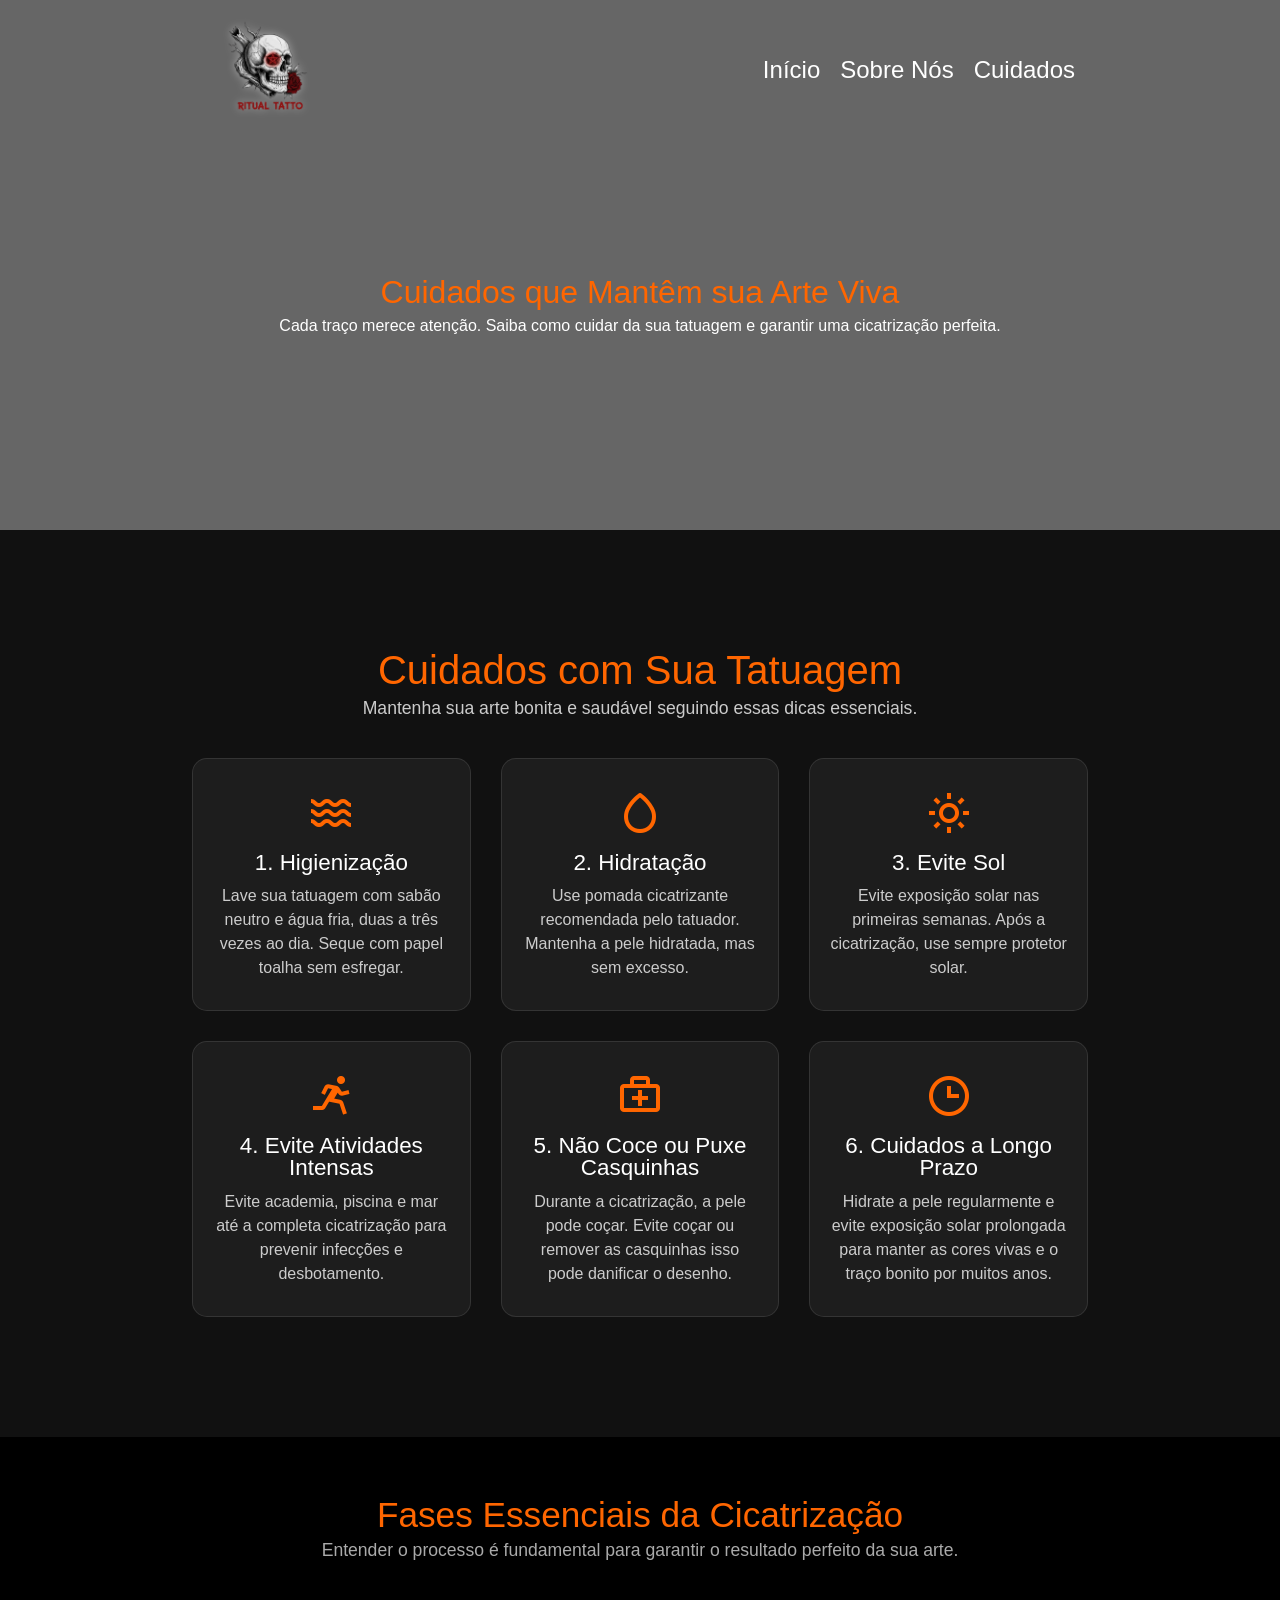
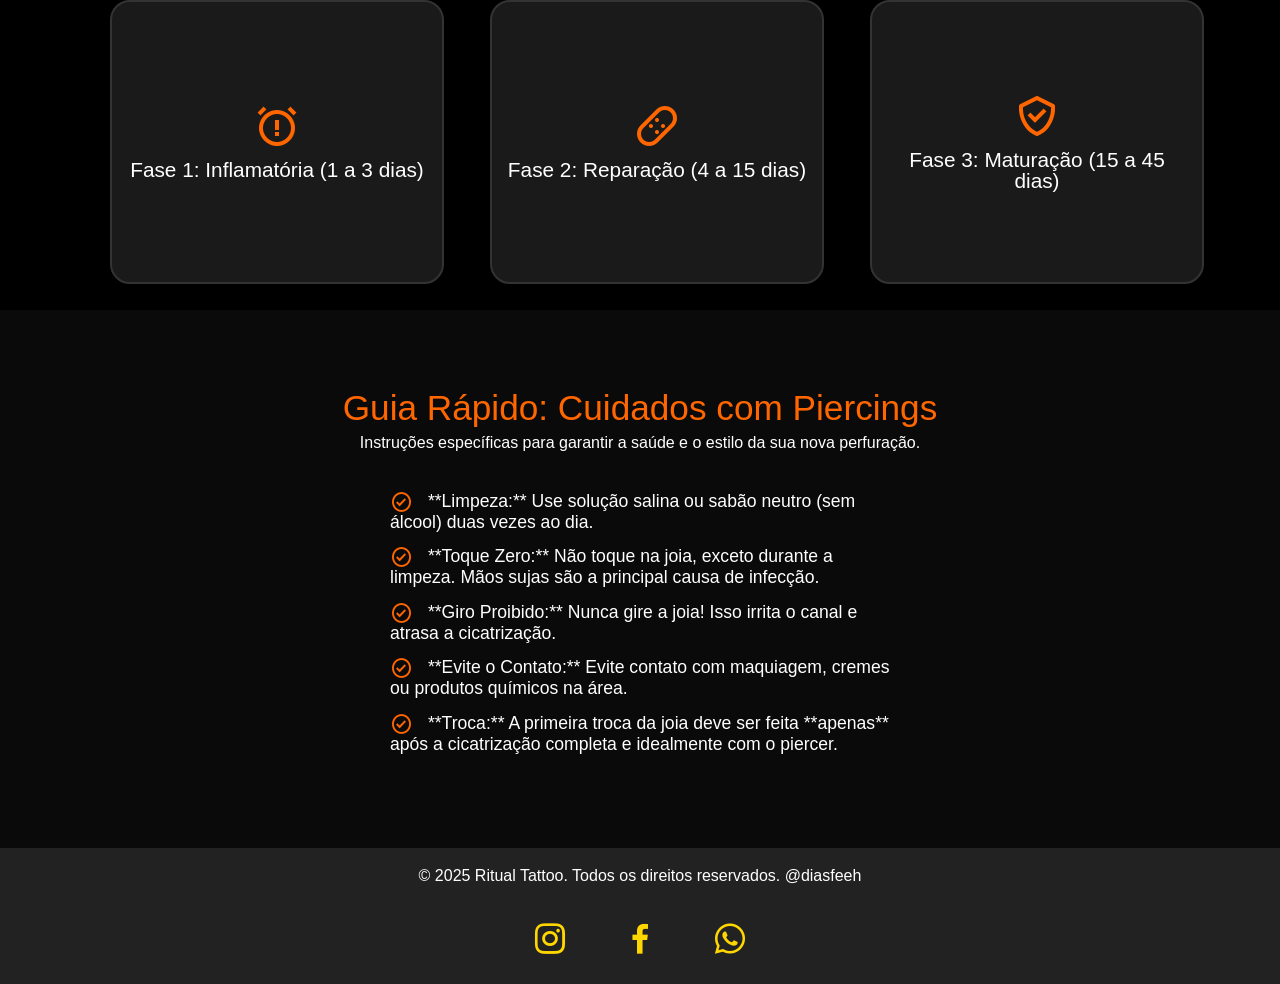
==== commit a74e83fe: "alteração da logo" ====
--- a/cuidados.html
+++ b/cuidados.html
@@ -5,6 +5,7 @@
     <meta charset="UTF-8">
     <meta name="viewport" content="width=device-width, initial-scale=1.0">
     <title>Cuidados com a Tatuagem | Estúdio de Tatuagem</title>
+    <meta name="author" content="Fernanda Dias">
     <link rel="stylesheet" href="css/reset.css">
     <link rel="stylesheet" href="css/style.css">
     <link rel="stylesheet" href="css/midia.css">
@@ -15,7 +16,7 @@
     <header>
         <nav class="navbar">
             <div class="logo">
-                <img src="img/logo2.png" alt="Logo do Estúdio">
+                <img src="img/logo.png" alt="Logo do Estúdio">
             </div>
             <div class="menu-toggle">
                 <i class='bx bx-menu'></i>
@@ -163,7 +164,9 @@
 
     <footer>
         <div class="footer-content">
-            <p>&copy; 2025 Estúdio de Tatuagem. Todos os direitos reservados.</p>
+            <p>&copy; 2025 Ritual Tattoo. Todos os direitos reservados.<a href="https://www.instagram.com/diasfeeh"
+                    target="_blank" rel="noopener noreferrer" title="Desenvolvimento: Instagram @diasfeeh"> @diasfeeh
+                </a></p>
             <div class="social-links">
                 <a href="#" class="bx bxl-instagram"></a>
                 <a href="#" class="bx bxl-facebook"></a>
--- a/css/style.css
+++ b/css/style.css
@@ -401,6 +401,11 @@
     color: white;
 }
 
+.footer-content a {
+    text-decoration: none;
+    color: #fff;
+}
+
 .footer-content .social-links a {
     margin: 0 10px;
     color: white;
@@ -524,8 +529,10 @@
 
 .cuidados-container {
     display: grid;
-    grid-template-columns: repeat(auto-fit, minmax(250px, 1fr));
+    grid-template-columns: repeat(3, 1fr);
     gap: 30px;
+    max-width: 1200px;
+    margin: 0 auto;
 }
 
 .cuidados-card {
@@ -539,11 +546,34 @@
 .cuidados-card:hover {
     transform: translateY(-8px);
     background-color: rgba(255, 255, 255, 0.1);
+    border: 1px solid #ff6600;
+    box-shadow:
+        inset 0 0 5px rgba(255, 255, 0, 0.7),
+        0 8px 15px rgba(255, 102, 0, 0.3);
 }
 
 .cuidados-card i {
     color: #ff6600;
     margin-bottom: 15px;
+
+    animation-name: pulso;
+    animation-duration: 2s;
+    animation-iteration-count: infinite;
+    animation-timing-function: ease-in-out;
+}
+
+@keyframes pulso {
+    0% {
+        transform: scale(1);
+    }
+
+    50% {
+        transform: scale(1.2);
+    }
+
+    100% {
+        transform: scale(1);
+    }
 }
 
 .cuidados-card h2 {
@@ -557,8 +587,7 @@
     line-height: 1.5;
 }
 
-/* Seção Fases da Cicatrização */
-/* --- CONFIGURAÇÃO GERAL DA SEÇÃO (Manter) --- */
+/* Fases da Cicatrização */
 .fases-cicatrizacao {
     background-color: #000000;
     padding: 60px 5%;
@@ -650,6 +679,7 @@
     line-height: 1.4;
     padding: 0;
 }
+
 /* Cuidados */
 .piercing-cuidados {
     background-color: #0a0a0a;
@@ -723,7 +753,7 @@
 .sobre-banner {
     background-image: url('../img/banner-sobre.jpg');
     background-size: cover;
-    background-position: center center;
+    background-position: center;
     height: 60vh;
     width: 100%;
     display: flex;
@@ -872,7 +902,7 @@
 
 .valor-card:hover {
     transform: translateY(-8px);
-    box-shadow: 0 0 15px rgba(255, 102, 0, 0.4);
+    box-shadow: 0 0 40px rgba(255, 102, 0, 0.4);
 }
 
 .valor-card i {
--- a/css/midia.css
+++ b/css/midia.css
@@ -117,10 +117,16 @@
         gap: 10px;
     }
 
+    /* pág cuidados */
+    .cuidados-container {
+        grid-template-columns: repeat(auto-fit, minmax(250px, 1fr));
+        gap: 30px;
+    }
+
     /* pag nosso estudio */
     .sobre-banner {
         height: 40vh;
-background-position: -5% center;
+        background-position: -5% center;
     }
 
     .sobre-container {
@@ -139,7 +145,6 @@
     .tattoo-item img {
         height: 250px;
     }
-
 }
 
 /* Telas até 480px (celulares pequenos) */
